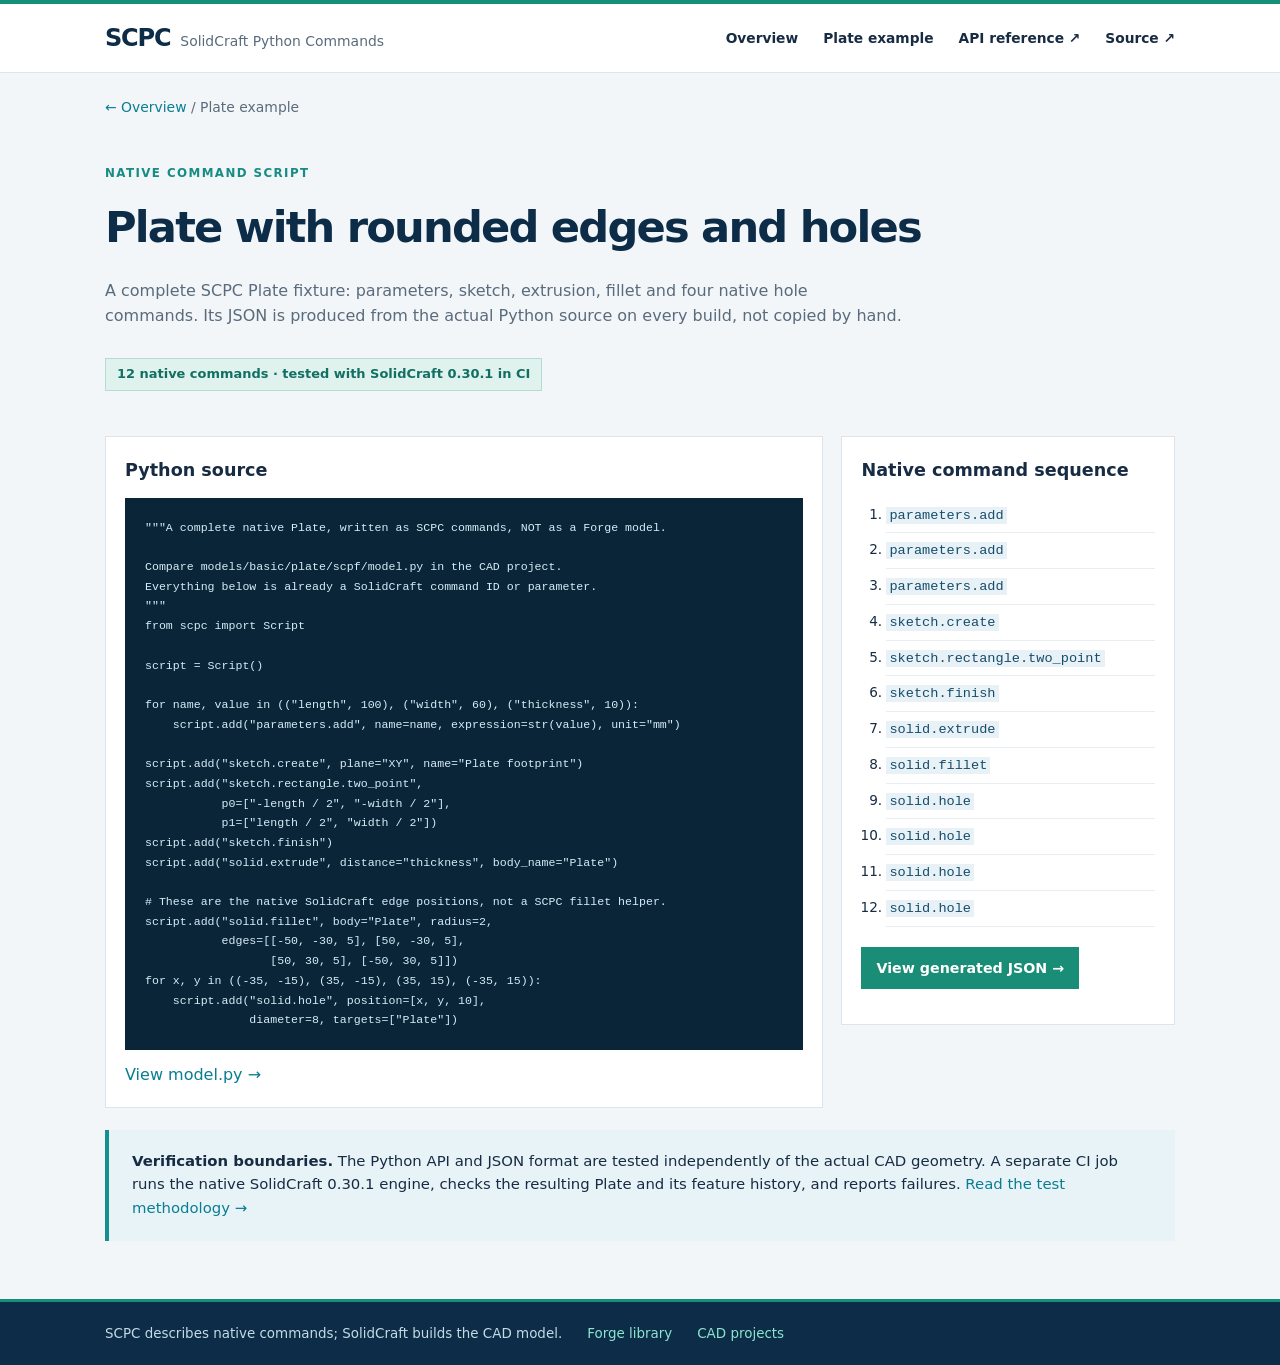
==== examples/plate/index.html @ 93c183be "Verified SCPC Pages for 99fd2027a98be105922db147b6e37c76aeeb2d85 99fd2027a98be105922db147b6e37c76aee" ====
<!doctype html>
<html lang="en">
<head>
  <meta charset="utf-8">
  <meta name="viewport" content="width=device-width, initial-scale=1">
  <meta name="description" content="SolidCraft Python Commands: native SolidCraft commands written in Python.">
  <title>Plate example — SCPC</title>
  <link rel="stylesheet" href="../../style.css">
</head>
<body>
  <header class="site-header">
    <div class="wrap header-inner">
      <a class="brand" href="../../"><strong>SCPC</strong> <span>SolidCraft Python Commands</span></a>
      <nav aria-label="Main navigation">
        <a href="../../">Overview</a>
        <a href="../../examples/plate/">Plate example</a>
        <a href="https://github.com/brainboxemb/lib.py.solidcraft.cmd/blob/main/docs/api.md">API reference ↗</a>
        <a href="https://github.com/brainboxemb/lib.py.solidcraft.cmd">Source ↗</a>
      </nav>
    </div>
  </header>
  
<main class="wrap">
  <p class="crumb"><a href="../../">← Overview</a> / Plate example</p>
  <section class="example-intro">
    <p class="kicker dark">NATIVE COMMAND SCRIPT</p>
    <h1>Plate with rounded edges and holes</h1>
    <p>A complete SCPC Plate fixture: parameters, sketch, extrusion, fillet
       and four native hole commands. Its JSON is produced from the actual
       Python source on every build, not copied by hand.</p>
    <p class="badge">12 native commands · tested with SolidCraft 0.30.1 in CI</p>
  </section>
  <div class="example-grid">
    <section class="panel"><h2>Python source</h2>
      <pre><code>&quot;&quot;&quot;A complete native Plate, written as SCPC commands, NOT as a Forge model.

Compare models/basic/plate/scpf/model.py in the CAD project.
Everything below is already a SolidCraft command ID or parameter.
&quot;&quot;&quot;
from scpc import Script

script = Script()

for name, value in ((&quot;length&quot;, 100), (&quot;width&quot;, 60), (&quot;thickness&quot;, 10)):
    script.add(&quot;parameters.add&quot;, name=name, expression=str(value), unit=&quot;mm&quot;)

script.add(&quot;sketch.create&quot;, plane=&quot;XY&quot;, name=&quot;Plate footprint&quot;)
script.add(&quot;sketch.rectangle.two_point&quot;,
           p0=[&quot;-length / 2&quot;, &quot;-width / 2&quot;],
           p1=[&quot;length / 2&quot;, &quot;width / 2&quot;])
script.add(&quot;sketch.finish&quot;)
script.add(&quot;solid.extrude&quot;, distance=&quot;thickness&quot;, body_name=&quot;Plate&quot;)

# These are the native SolidCraft edge positions, not a SCPC fillet helper.
script.add(&quot;solid.fillet&quot;, body=&quot;Plate&quot;, radius=2,
           edges=[[-50, -30, 5], [50, -30, 5],
                  [50, 30, 5], [-50, 30, 5]])
for x, y in ((-35, -15), (35, -15), (35, 15), (-35, 15)):
    script.add(&quot;solid.hole&quot;, position=[x, y, 10],
               diameter=8, targets=[&quot;Plate&quot;])
</code></pre>
      <a href="model.py">View model.py →</a>
    </section>
    <section class="panel"><h2>Native command sequence</h2>
      <ol class="command-list"><li><code>parameters.add</code></li><li><code>parameters.add</code></li><li><code>parameters.add</code></li><li><code>sketch.create</code></li><li><code>sketch.rectangle.two_point</code></li><li><code>sketch.finish</code></li><li><code>solid.extrude</code></li><li><code>solid.fillet</code></li><li><code>solid.hole</code></li><li><code>solid.hole</code></li><li><code>solid.hole</code></li><li><code>solid.hole</code></li></ol>
      <p><a class="button button-primary" href="commands.json">View generated JSON →</a></p>
    </section>
  </div>
  <section class="notice"><strong>Verification boundaries.</strong>
    The Python API and JSON format are tested independently of the actual
    CAD geometry. A separate CI job runs the native SolidCraft 0.30.1 engine,
    checks the resulting Plate and its feature history, and reports failures.
    <a href="https://github.com/brainboxemb/lib.py.solidcraft.cmd/blob/main/docs/testing.md">Read the test methodology →</a>
  </section>
</main>
  <footer><div class="wrap footer-inner">
    <span>SCPC describes native commands; SolidCraft builds the CAD model.</span>
    <a href="https://brainboxemb.github.io/lib.py.solidcraft.forge/">Forge library</a>
    <a href="https://brainboxemb.github.io/2026-011-02.cad.solidcraft/">CAD projects</a>
  </div></footer>
</body>
</html>
---- style.css ----
:root {
  --ink:#172b43; --navy:#0c2c48; --muted:#596b7c;
  --line:#dbe5ed; --green:#168f78; --sky:#1a9db9;
  --paper:#fff; --back:#f3f6f8;
}
* { box-sizing:border-box; }
html { font:16px/1.6 system-ui,-apple-system,Segoe UI,sans-serif; color:var(--ink); background:var(--back); }
body { margin:0; }
a { color:#097d92; text-decoration:none; }
a:hover { text-decoration:underline; }
a:focus-visible { outline:3px solid #efa13e; outline-offset:3px; }
.wrap { width:min(1070px,calc(100% - 48px)); margin:0 auto; }
.site-header { background:#fff; border-top:4px solid var(--green); border-bottom:1px solid var(--line); }
.header-inner { display:flex; align-items:center; justify-content:space-between; flex-wrap:wrap; gap:14px; padding:15px 0; }
.brand { color:var(--navy); display:flex; align-items:baseline; gap:10px; }
.brand strong { font-size:1.5rem; letter-spacing:-.05em; }
.brand span { font-size:.87rem; color:var(--muted); }
.header-inner nav { display:flex; flex-wrap:wrap; gap:12px 25px; font-size:.86rem; font-weight:650; }
.header-inner nav a { color:var(--ink); }
.hero { position:relative; isolation:isolate; min-height:420px; margin:32px 0 27px;
  padding:39px 42px; overflow:hidden; color:#fff;
  background:linear-gradient(105deg,#09233b 0%,#0b3652 65%,#0c415c 100%);
  border-top:5px solid var(--sky);
}
.kicker { font-size:.74rem; letter-spacing:.12em; font-weight:850; color:#83e4d0; margin:0 0 10px; }
.kicker.dark { color:#168c83; }
.hero h1 { font-size:clamp(2rem,4.4vw,3.3rem); letter-spacing:-.048em; line-height:1.15; margin:0 0 15px; max-width:750px; }
.hero .lead { max-width:640px; color:#c6dce9; font-size:1.03rem; margin:0; }
.actions { display:flex; gap:10px; flex-wrap:wrap; margin:23px 0 0; position:relative; z-index:2; }
.button { display:inline-block; font-size:.89rem; font-weight:770; padding:9px 14px; border:1px solid var(--line); }
.button-primary { background:#198d75; color:#fff; border-color:#198d75; }
.button-primary:hover { background:#11715e; color:#fff; text-decoration:none; }
.button-secondary { background:#103d58; color:#e5f5fa; border-color:#4b8194; }
.button-secondary:hover { color:#fff; background:#0f4c66; text-decoration:none; }
.hero-graphic { display:flex; align-items:center; gap:16px; position:relative; margin-top:30px; width:min(540px,100%); opacity:.95; }
.hero-graphic svg { flex:1; width:40%; min-width:100px; max-height:130px; }
.graphic-code { padding:12px 15px; color:#96e1ea; font:12px/1.75 Consolas,monospace;
  border:1px solid #366c88; background:#071b2d; }
.graphic-arrow { font-size:1.5rem; font-weight:600; color:#70d5c7; }
.three { display:grid; grid-template-columns:repeat(3,minmax(0,1fr)); gap:16px; }
.tile { padding:23px; background:var(--paper); border:1px solid var(--line); border-top:3px solid var(--green); }
.tile .step { color:var(--sky); font:800 .8rem Consolas,monospace; letter-spacing:.1em; }
.tile h2 { margin:8px 0; font-size:1.18rem; }
.tile p { color:var(--muted); margin:0; font-size:.91rem; }
code, pre { font-family:Consolas,ui-monospace,monospace; }
:not(pre)>code { color:#154d6d; background:#e8f1f5; padding:1px 3px; overflow-wrap:anywhere; }
.split { margin:45px 0; display:grid; grid-template-columns:1fr 1.1fr; align-items:center; gap:26px; }
.split h2 { font-size:1.75rem; margin:0 0 10px; letter-spacing:-.035em; }
.split p { color:var(--muted); }
pre { color:#d6edf7; background:#0a2438; padding:20px; overflow:auto; font:12.6px/1.7 Consolas,monospace; }
.resources { padding:28px 0 55px; }
.resources h2 { font-size:1.7rem; margin:0 0 18px; }
.resource-grid { display:grid; grid-template-columns:repeat(2,minmax(0,1fr)); gap:13px; }
.resource-grid a { display:flex; flex-direction:column; padding:18px 20px; border:1px solid var(--line); border-left:4px solid var(--sky); background:#fff; }
.resource-grid strong { font-size:.96rem; color:var(--navy); }
.resource-grid span { font-size:.86rem; color:var(--muted); margin-top:4px; }
.source-note { margin-top:25px; color:var(--muted); font-size:.77rem; overflow-wrap:anywhere; }
.crumb { margin:23px 0; color:var(--muted); font-size:.87rem; }
.example-intro { padding:22px 0 10px; }
.example-intro h1 { font-size:clamp(1.9rem,3.6vw,2.7rem); margin:0 0 10px; color:var(--navy); letter-spacing:-.042em; }
.example-intro p { max-width:800px; color:var(--muted); }
.badge { display:inline-block; color:#116f63!important; background:#e0f2ed; border:1px solid #b2ddd0; padding:5px 11px; font-size:.81rem; font-weight:700; }
.example-grid { display:grid; grid-template-columns:minmax(0,1.4fr) minmax(0,.65fr); gap:18px; margin:22px 0; align-items:start; }
.panel { background:#fff; border:1px solid var(--line); padding:19px; min-width:0; }
.panel h2 { font-size:1.1rem; margin:0 0 14px; }
.panel pre { margin:0 0 12px; font-size:11.6px; }
.command-list { padding:0 0 0 25px; margin:0 0 20px; }
.command-list li { padding:6px 0; font-size:.85rem; border-bottom:1px solid #e8edf1; }
.command-list li code { overflow-wrap:anywhere; }
.notice { background:#e8f3f7; border-left:4px solid #168f90; padding:20px 23px; margin-bottom:58px; font-size:.93rem; }
footer { background:var(--navy); color:#c3dbe5; border-top:3px solid var(--green); }
.footer-inner { padding:21px 0; display:flex; flex-wrap:wrap; gap:14px 25px; font-size:.84rem; }
footer a { color:#8ce5ce; }
@media(max-width:760px) {
  .three,.split,.resource-grid,.example-grid { grid-template-columns:1fr; }
  .hero { padding:28px 24px; margin-top:20px; }
  .header-inner { align-items:flex-start; }
  .hero-graphic { margin-top:25px; }
}
@media(max-width:480px) {
  .wrap { width:calc(100% - 30px); }
  .brand { flex-wrap:wrap; gap:2px 9px; }
  .hero-graphic { gap:8px; }
  .graphic-code { font-size:9px; padding:10px; }
  .tile { padding:17px; }
}
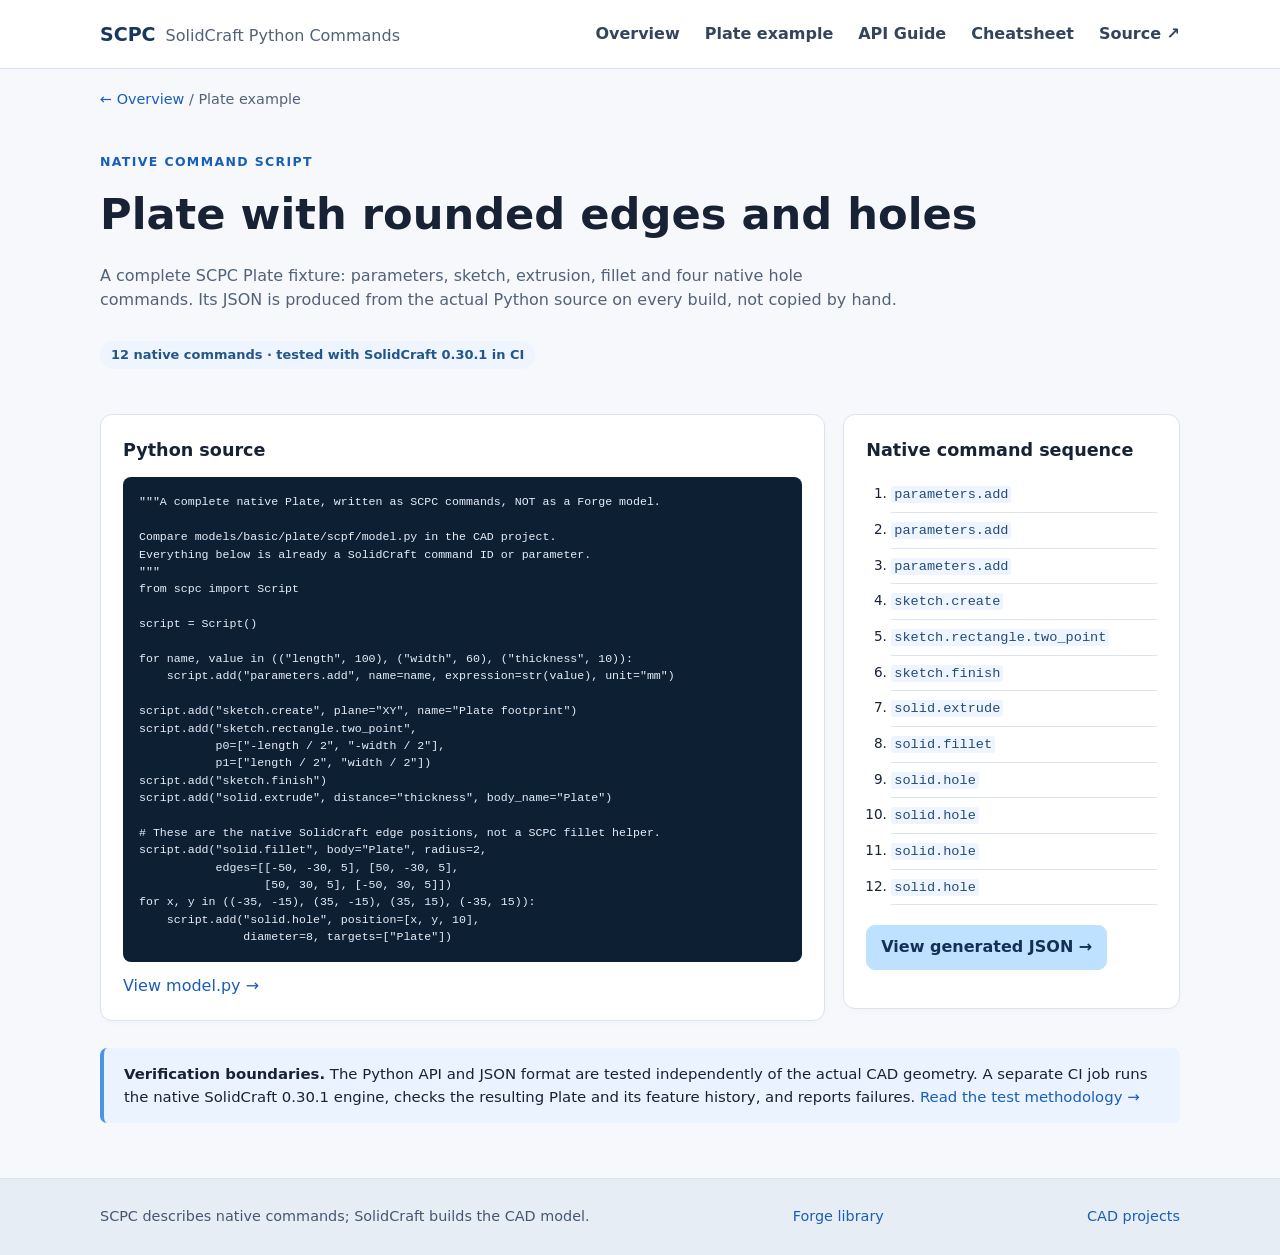
==== commit 2ba51a35: "Verified SCPC Pages for 26ce20d30b2fa8ba23be0b21b15fd7236576a891 26ce20d30b2fa8ba23be0b21b15fd723657" ====
--- a/examples/plate/index.html
+++ b/examples/plate/index.html
@@ -14,7 +14,8 @@
       <nav aria-label="Main navigation">
         <a href="../../">Overview</a>
         <a href="../../examples/plate/">Plate example</a>
-        <a href="https://github.com/brainboxemb/lib.py.solidcraft.cmd/blob/main/docs/api.md">API reference ↗</a>
+        <a href="../../guide/">API Guide</a>
+        <a href="../../cheatsheet/">Cheatsheet</a>
         <a href="https://github.com/brainboxemb/lib.py.solidcraft.cmd">Source ↗</a>
       </nav>
     </div>
@@ -70,7 +71,7 @@
     The Python API and JSON format are tested independently of the actual
     CAD geometry. A separate CI job runs the native SolidCraft 0.30.1 engine,
     checks the resulting Plate and its feature history, and reports failures.
-    <a href="https://github.com/brainboxemb/lib.py.solidcraft.cmd/blob/main/docs/testing.md">Read the test methodology →</a>
+    <a href="../../guide/verification/">Read the test methodology →</a>
   </section>
 </main>
   <footer><div class="wrap footer-inner">
--- a/style.css
+++ b/style.css
@@ -1,86 +1,150 @@
+/* SCPC visual identity follows the SCPF library and CAD sample sites.
+   Independent stylesheet: no dependency on either other repository or on
+   the general BrainboxEmb home page. SCPC-specific layouts remain intact. */
 :root {
-  --ink:#172b43; --navy:#0c2c48; --muted:#596b7c;
-  --line:#dbe5ed; --green:#168f78; --sky:#1a9db9;
-  --paper:#fff; --back:#f3f6f8;
+  --bg:#f6f8fb; --ink:#182235; --muted:#526279; --line:#dbe3ef;
+  --accent:#195eb8; --card:#fff; --soft:#eef5ff; --navy:#17375e;
 }
 * { box-sizing:border-box; }
-html { font:16px/1.6 system-ui,-apple-system,Segoe UI,sans-serif; color:var(--ink); background:var(--back); }
+html { font:16px/1.52 Inter,Segoe UI,system-ui,-apple-system,sans-serif;
+  background:var(--bg); color:var(--ink); }
 body { margin:0; }
-a { color:#097d92; text-decoration:none; }
+a { color:var(--accent); text-decoration:none; }
 a:hover { text-decoration:underline; }
-a:focus-visible { outline:3px solid #efa13e; outline-offset:3px; }
-.wrap { width:min(1070px,calc(100% - 48px)); margin:0 auto; }
-.site-header { background:#fff; border-top:4px solid var(--green); border-bottom:1px solid var(--line); }
-.header-inner { display:flex; align-items:center; justify-content:space-between; flex-wrap:wrap; gap:14px; padding:15px 0; }
-.brand { color:var(--navy); display:flex; align-items:baseline; gap:10px; }
-.brand strong { font-size:1.5rem; letter-spacing:-.05em; }
-.brand span { font-size:.87rem; color:var(--muted); }
-.header-inner nav { display:flex; flex-wrap:wrap; gap:12px 25px; font-size:.86rem; font-weight:650; }
-.header-inner nav a { color:var(--ink); }
-.hero { position:relative; isolation:isolate; min-height:420px; margin:32px 0 27px;
-  padding:39px 42px; overflow:hidden; color:#fff;
-  background:linear-gradient(105deg,#09233b 0%,#0b3652 65%,#0c415c 100%);
-  border-top:5px solid var(--sky);
-}
-.kicker { font-size:.74rem; letter-spacing:.12em; font-weight:850; color:#83e4d0; margin:0 0 10px; }
-.kicker.dark { color:#168c83; }
-.hero h1 { font-size:clamp(2rem,4.4vw,3.3rem); letter-spacing:-.048em; line-height:1.15; margin:0 0 15px; max-width:750px; }
-.hero .lead { max-width:640px; color:#c6dce9; font-size:1.03rem; margin:0; }
-.actions { display:flex; gap:10px; flex-wrap:wrap; margin:23px 0 0; position:relative; z-index:2; }
-.button { display:inline-block; font-size:.89rem; font-weight:770; padding:9px 14px; border:1px solid var(--line); }
-.button-primary { background:#198d75; color:#fff; border-color:#198d75; }
-.button-primary:hover { background:#11715e; color:#fff; text-decoration:none; }
-.button-secondary { background:#103d58; color:#e5f5fa; border-color:#4b8194; }
-.button-secondary:hover { color:#fff; background:#0f4c66; text-decoration:none; }
-.hero-graphic { display:flex; align-items:center; gap:16px; position:relative; margin-top:30px; width:min(540px,100%); opacity:.95; }
+a:focus-visible { outline:3px solid #4c92e5; outline-offset:3px; }
+.wrap { width:min(1080px,calc(100% - 44px)); margin:0 auto; }
+
+/* The same white top navigation used by Forge and the CAD gallery. */
+.site-header { background:#fff; border-bottom:1px solid var(--line); }
+.header-inner { min-height:68px; display:flex; justify-content:space-between;
+  align-items:center; gap:20px; }
+.brand { display:flex; align-items:baseline; flex-wrap:wrap; gap:10px;
+  font-weight:800; font-size:1.19rem; color:var(--navy); }
+.brand strong { font-size:1.19rem; letter-spacing:0; }
+.brand span { font-weight:500; font-size:1rem; color:var(--muted); }
+.header-inner nav { display:flex; gap:25px; flex-wrap:wrap; }
+.header-inner nav a { color:#34445a; font-weight:600; }
+
+/* Shared navy-to-blue, rounded hero treatment. */
+.hero { position:relative; margin:40px 0 34px; padding:40px 44px;
+  border-radius:17px; color:#fff; overflow:hidden;
+  background:linear-gradient(130deg,#102d57,#244f80); }
+.kicker { font-size:.78rem; font-weight:800; text-transform:uppercase;
+  letter-spacing:.11em; color:#b3d9ff; margin:0 0 10px; }
+.kicker.dark { color:var(--accent); }
+.hero h1 { font-size:clamp(2rem,4.5vw,3rem); line-height:1.14;
+  max-width:760px; margin:4px 0 15px; }
+.hero .lead { font-size:1.08rem; max-width:780px; color:#dce9fa; margin:0; }
+.actions { display:flex; flex-wrap:wrap; gap:12px; margin:24px 0 0; }
+.button { display:inline-block; padding:9px 14px; border:1px solid #bcd0eb;
+  border-radius:9px; font-weight:700; background:#fff; color:var(--accent); }
+.button-primary { background:#bde1ff; border-color:#bde1ff; color:#132f55; }
+.button-primary:hover { background:#eaf4ff; color:#132f55; text-decoration:none; }
+.button-secondary { background:#fff; color:var(--accent); }
+.button-secondary:hover { background:#eaf4ff; text-decoration:none; }
+.hero-graphic { display:flex; align-items:center; gap:16px; margin-top:27px;
+  width:min(540px,100%); }
 .hero-graphic svg { flex:1; width:40%; min-width:100px; max-height:130px; }
-.graphic-code { padding:12px 15px; color:#96e1ea; font:12px/1.75 Consolas,monospace;
-  border:1px solid #366c88; background:#071b2d; }
-.graphic-arrow { font-size:1.5rem; font-weight:600; color:#70d5c7; }
-.three { display:grid; grid-template-columns:repeat(3,minmax(0,1fr)); gap:16px; }
-.tile { padding:23px; background:var(--paper); border:1px solid var(--line); border-top:3px solid var(--green); }
-.tile .step { color:var(--sky); font:800 .8rem Consolas,monospace; letter-spacing:.1em; }
+.graphic-code { padding:12px 15px; border:1px solid #547cad;
+  background:#0d1f33; color:#e6eef9; font:12px/1.75 Consolas,monospace; }
+.graphic-arrow { font-size:1.5rem; font-weight:600; color:#bde1ff; }
+
+/* White content panels, blue accents and rounded cards. */
+.three { display:grid; grid-template-columns:repeat(3,minmax(0,1fr)); gap:17px; }
+.tile,.panel,.resource-grid a { background:var(--card); border:1px solid var(--line);
+  border-radius:12px; box-shadow:0 2px 7px #1b386306; }
+.tile { padding:22px; }
+.tile .step { font:800 .8rem Consolas,monospace; letter-spacing:.1em;
+  color:var(--accent); }
 .tile h2 { margin:8px 0; font-size:1.18rem; }
-.tile p { color:var(--muted); margin:0; font-size:.91rem; }
-code, pre { font-family:Consolas,ui-monospace,monospace; }
-:not(pre)>code { color:#154d6d; background:#e8f1f5; padding:1px 3px; overflow-wrap:anywhere; }
-.split { margin:45px 0; display:grid; grid-template-columns:1fr 1.1fr; align-items:center; gap:26px; }
-.split h2 { font-size:1.75rem; margin:0 0 10px; letter-spacing:-.035em; }
+.tile p { margin:0; font-size:.91rem; color:var(--muted); }
+code,pre { font-family:Consolas,'Courier New',monospace; }
+:not(pre)>code { color:#234c7b; background:var(--soft); padding:1px 3px;
+  border-radius:3px; overflow-wrap:anywhere; }
+pre { overflow:auto; white-space:pre; padding:16px; border-radius:8px;
+  background:#0d1f33; color:#e6eef9; font:13px/1.5 Consolas,monospace; }
+.split { display:grid; grid-template-columns:1fr 1.1fr; gap:26px;
+  align-items:center; margin:40px 0; }
+.split h2 { font-size:1.75rem; margin:0 0 10px; }
 .split p { color:var(--muted); }
-pre { color:#d6edf7; background:#0a2438; padding:20px; overflow:auto; font:12.6px/1.7 Consolas,monospace; }
-.resources { padding:28px 0 55px; }
+.resources { padding:28px 0 45px; }
 .resources h2 { font-size:1.7rem; margin:0 0 18px; }
-.resource-grid { display:grid; grid-template-columns:repeat(2,minmax(0,1fr)); gap:13px; }
-.resource-grid a { display:flex; flex-direction:column; padding:18px 20px; border:1px solid var(--line); border-left:4px solid var(--sky); background:#fff; }
+.resource-grid { display:grid; grid-template-columns:repeat(2,minmax(0,1fr)); gap:14px; }
+.resource-grid a { display:flex; flex-direction:column; padding:20px 22px; }
 .resource-grid strong { font-size:.96rem; color:var(--navy); }
 .resource-grid span { font-size:.86rem; color:var(--muted); margin-top:4px; }
-.source-note { margin-top:25px; color:var(--muted); font-size:.77rem; overflow-wrap:anywhere; }
-.crumb { margin:23px 0; color:var(--muted); font-size:.87rem; }
+.source-note { margin-top:25px; color:var(--muted); font-size:.83rem;
+  overflow-wrap:anywhere; }
+.crumb { margin:20px 0; color:var(--muted); font-size:.9rem; }
 .example-intro { padding:22px 0 10px; }
-.example-intro h1 { font-size:clamp(1.9rem,3.6vw,2.7rem); margin:0 0 10px; color:var(--navy); letter-spacing:-.042em; }
+.example-intro h1 { font-size:clamp(1.9rem,3.6vw,2.7rem);
+  margin:0 0 10px; color:var(--ink); }
 .example-intro p { max-width:800px; color:var(--muted); }
-.badge { display:inline-block; color:#116f63!important; background:#e0f2ed; border:1px solid #b2ddd0; padding:5px 11px; font-size:.81rem; font-weight:700; }
-.example-grid { display:grid; grid-template-columns:minmax(0,1.4fr) minmax(0,.65fr); gap:18px; margin:22px 0; align-items:start; }
-.panel { background:#fff; border:1px solid var(--line); padding:19px; min-width:0; }
+.badge { display:inline-block; border-radius:99px; padding:4px 11px;
+  background:var(--soft); color:#265589!important;
+  font-size:.81rem; font-weight:700; }
+.example-grid { display:grid;
+  grid-template-columns:minmax(0,1.4fr) minmax(0,.65fr);
+  gap:18px; margin:22px 0; align-items:start; }
+.panel { padding:22px; min-width:0; }
 .panel h2 { font-size:1.1rem; margin:0 0 14px; }
 .panel pre { margin:0 0 12px; font-size:11.6px; }
-.command-list { padding:0 0 0 25px; margin:0 0 20px; }
-.command-list li { padding:6px 0; font-size:.85rem; border-bottom:1px solid #e8edf1; }
+.command-list { margin:0 0 20px; padding:0 0 0 25px; }
+.command-list li { padding:6px 0; font-size:.85rem; border-bottom:1px solid var(--line); }
 .command-list li code { overflow-wrap:anywhere; }
-.notice { background:#e8f3f7; border-left:4px solid #168f90; padding:20px 23px; margin-bottom:58px; font-size:.93rem; }
-footer { background:var(--navy); color:#c3dbe5; border-top:3px solid var(--green); }
-.footer-inner { padding:21px 0; display:flex; flex-wrap:wrap; gap:14px 25px; font-size:.84rem; }
-footer a { color:#8ce5ce; }
+.notice { background:#eaf3ff; border-left:4px solid #4c92e5;
+  border-radius:7px; padding:15px 20px; margin:27px 0 38px; font-size:.93rem; }
+footer { background:#e7edf5; color:#445772; border-top:1px solid var(--line);
+  padding:27px 0; margin-top:55px; font-size:.9rem; }
+.footer-inner { display:flex; flex-wrap:wrap; justify-content:space-between;
+  gap:12px; padding:0; }
+footer a { color:var(--accent); }
 @media(max-width:760px) {
   .three,.split,.resource-grid,.example-grid { grid-template-columns:1fr; }
-  .hero { padding:28px 24px; margin-top:20px; }
-  .header-inner { align-items:flex-start; }
+  .header-inner { flex-direction:column; align-items:flex-start; padding:14px 0; }
+  .header-inner nav { gap:12px; }
+  .hero { padding:27px 24px; margin-top:20px; }
   .hero-graphic { margin-top:25px; }
 }
 @media(max-width:480px) {
-  .wrap { width:calc(100% - 30px); }
-  .brand { flex-wrap:wrap; gap:2px 9px; }
+  .wrap { width:calc(100% - 28px); }
   .hero-graphic { gap:8px; }
   .graphic-code { font-size:9px; padding:10px; }
   .tile { padding:17px; }
 }
+
+/* On-site API Guide and Cheatsheet, following the SCPF site's chapter layout. */
+.hero.small { padding:30px 36px; margin-top:18px; }
+.hero.small a:not(.button) { color:#fff; text-decoration:underline; }
+.reference-grid { display:grid; grid-template-columns:repeat(auto-fit,minmax(285px,1fr));
+  gap:14px; margin:20px 0 38px; }
+.reference { min-width:0; background:var(--card); border:1px solid var(--line);
+  border-radius:12px; padding:22px; box-shadow:0 2px 7px #1b386306; }
+.reference h2 { margin:0 0 10px; font-size:1.23rem; }
+.reference h3 { margin:0 0 10px; font-size:1rem; overflow-wrap:anywhere; }
+.reference p { color:var(--muted); margin:0 0 14px; }
+.reference pre { font-size:12px; }
+.guide-layout { display:grid; grid-template-columns:235px minmax(0,1fr);
+  gap:34px; margin-top:28px; }
+.guide-sidebar { position:sticky; top:20px; align-self:start;
+  border-radius:12px; background:#fff; border:1px solid var(--line); padding:16px; }
+.guide-sidebar h2 { margin:0 0 12px; font-size:1rem; }
+.guide-sidebar a { display:block; padding:7px 0; font-size:.89rem; }
+.guide-article { min-width:0; max-width:770px; padding-bottom:40px; }
+.guide-article h1 { font-size:2.1rem; line-height:1.2; margin:5px 0 10px; }
+.guide-article h2 { font-size:1.4rem; margin:36px 0 12px;
+  padding-top:8px; border-top:1px solid var(--line); }
+.guide-article p { line-height:1.75; }
+.guide-article pre { margin:15px 0 21px; }
+.guide-lead { font-size:1.16rem; color:var(--muted); }
+.guide-article .notice { margin:20px 0; }
+.cheat-section h2 { font-size:1.5rem; margin:35px 0 15px; }
+@media(max-width:800px) {
+  .guide-layout { grid-template-columns:1fr; gap:22px; }
+  .guide-sidebar { position:static; }
+  .guide-article h1 { font-size:1.8rem; }
+}
+@media(max-width:700px) {
+  .hero.small { padding:27px 24px; margin-top:20px; }
+  .reference-grid { grid-template-columns:1fr; }
+}
